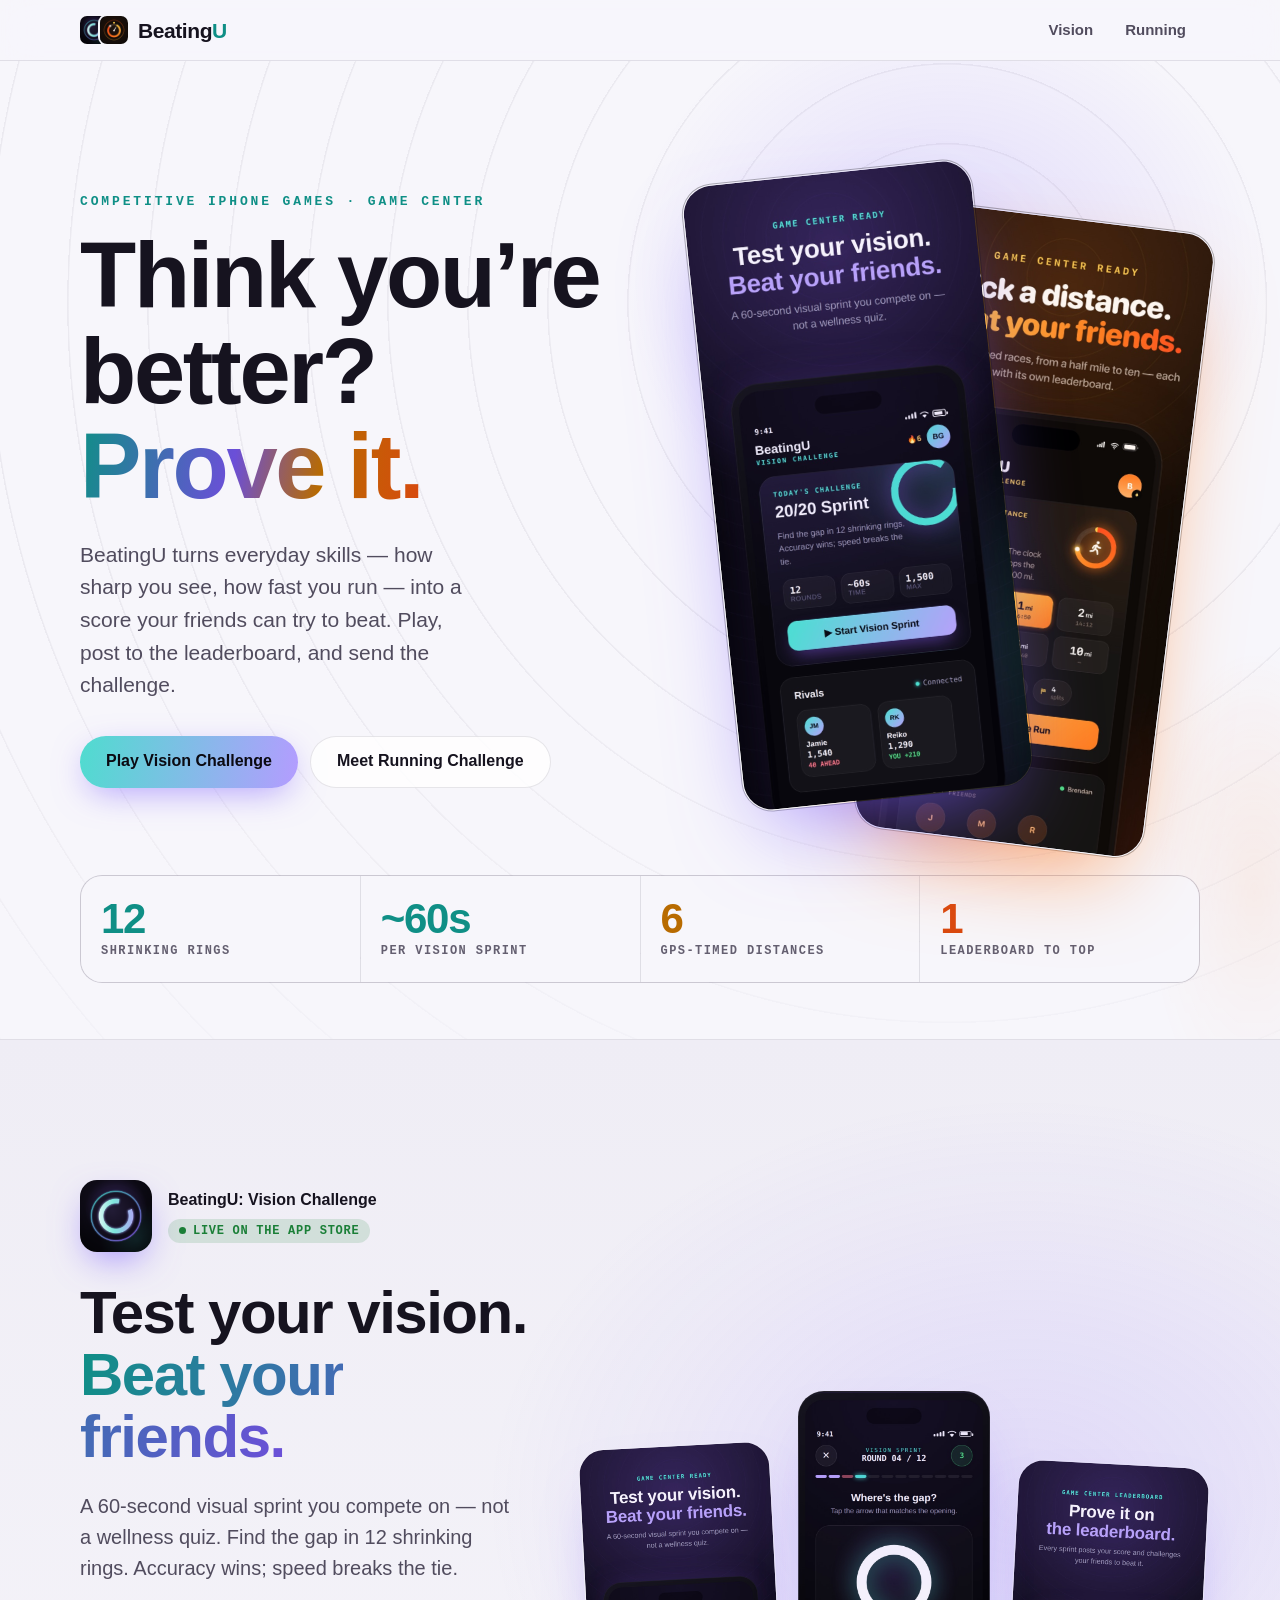
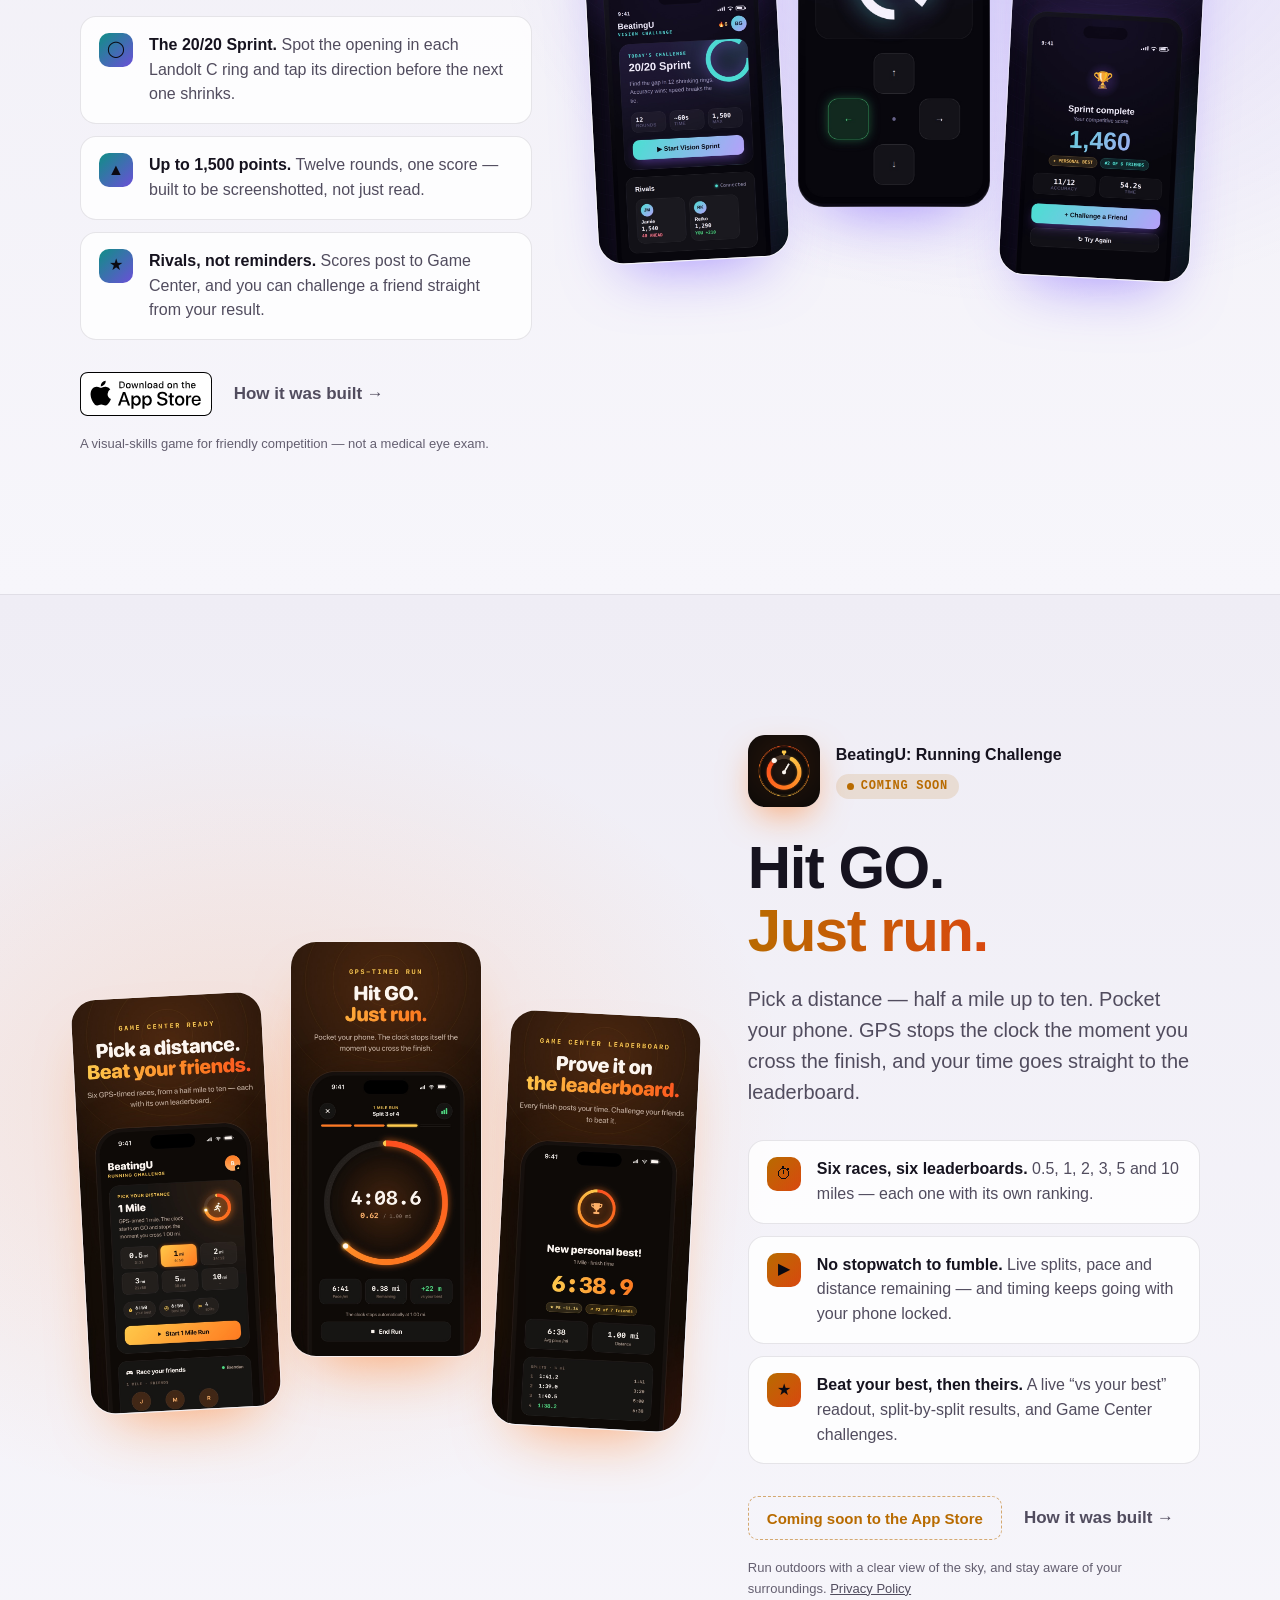
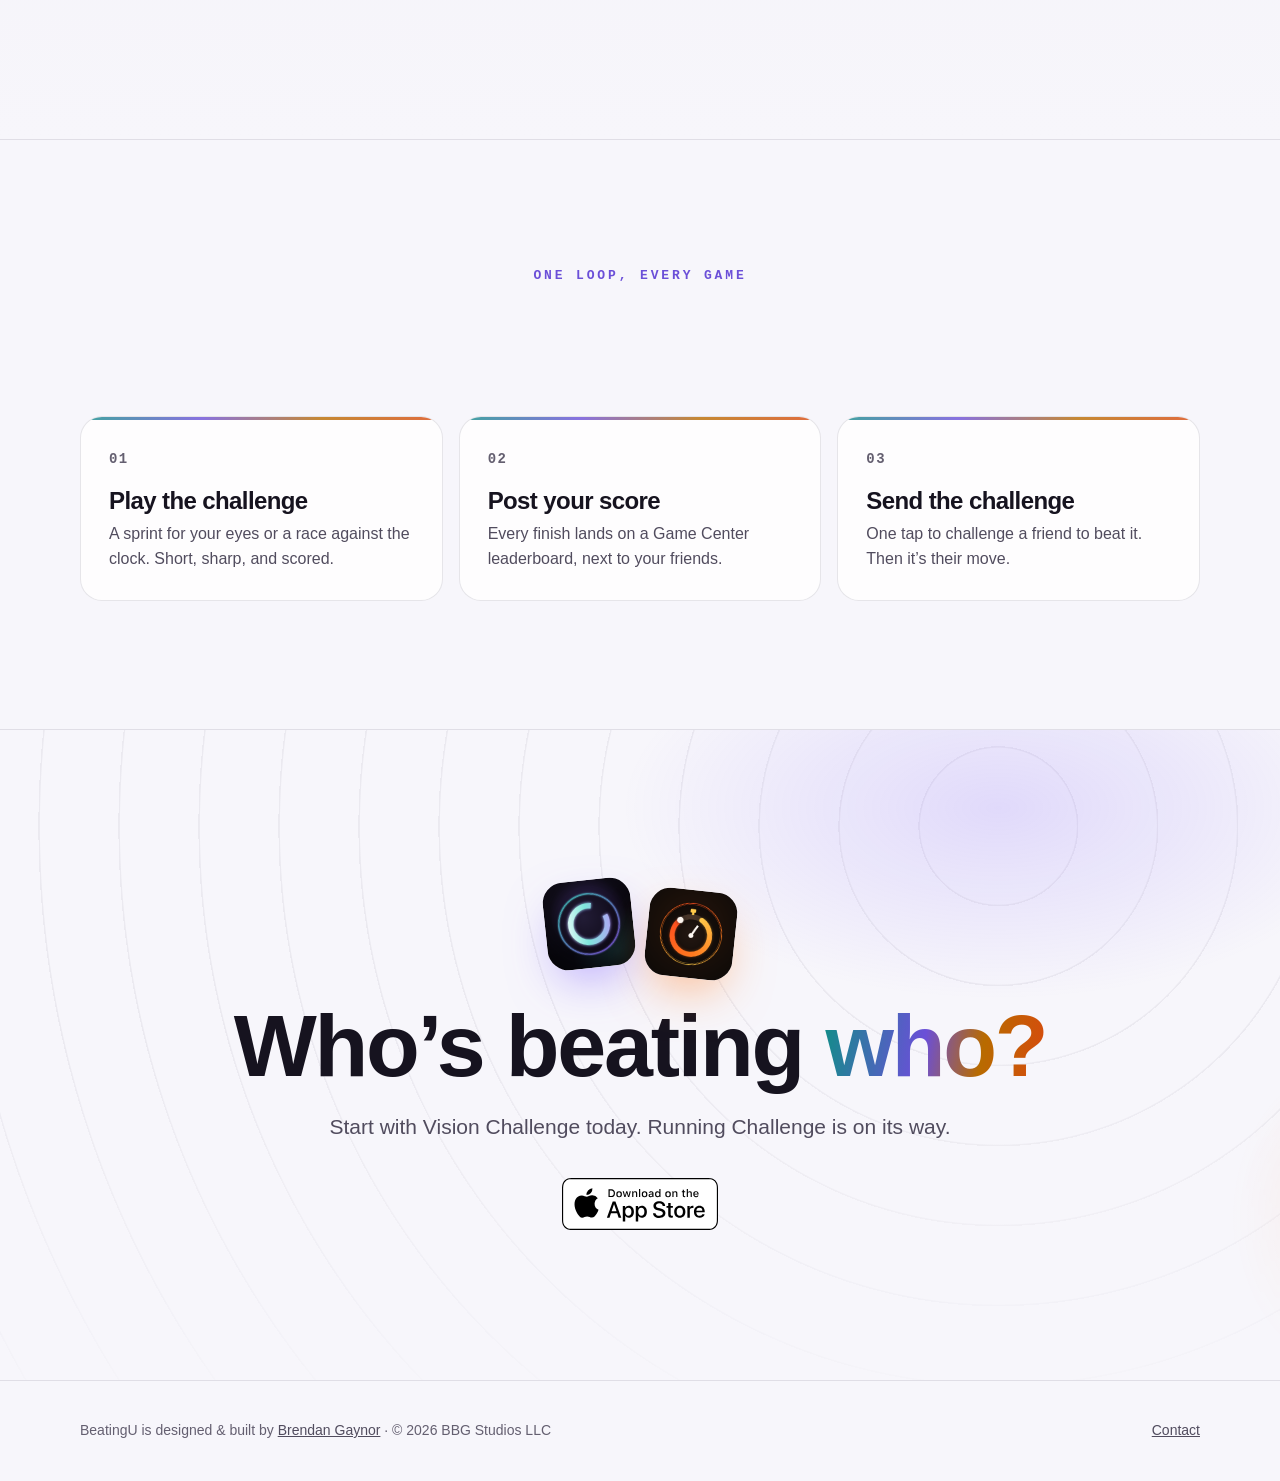
==== index.html @ d84f6e2b "Add BeatingU landing page for beatingu.com Static landing page for BeatingU: Vision Challenge and Ru" ====
<!doctype html>
<html lang="en">
<head>
  <meta charset="utf-8">
  <meta name="viewport" content="width=device-width, initial-scale=1, viewport-fit=cover">
  <title>BeatingU — Beat your friends</title>
  <meta name="description" content="BeatingU is a family of competitive iPhone games from BBG Studios. Test your vision, race the clock, and prove it on the Game Center leaderboard.">
  <meta name="theme-color" content="#09080d" media="(prefers-color-scheme: dark)">
  <meta name="theme-color" content="#f7f6fb" media="(prefers-color-scheme: light)">
  <link rel="canonical" href="https://beatingu.com/">
  <link rel="icon" href="assets/icons/beatingu-vision.png">
  <link rel="apple-touch-icon" href="apple-touch-icon.png">
  <meta property="og:type" content="website">
  <meta property="og:url" content="https://beatingu.com/">
  <meta property="og:title" content="BeatingU — Beat your friends">
  <meta property="og:description" content="Competitive iPhone games from BBG Studios. Test your vision, race the clock, and prove it on the Game Center leaderboard.">
  <meta property="og:image" content="https://beatingu.com/assets/screens/beatingu-vision/01-home.jpg">
  <link rel="stylesheet" href="assets/css/beatingu.css">
  <script>document.documentElement.classList.add('js')</script>
</head>
<body>
  <a class="skip-link" href="#main">Skip to content</a>

  <header class="nav">
    <div class="wrap nav__inner">
      <a class="wordmark" href="#top" aria-label="BeatingU home">
        <span class="wordmark__icons" aria-hidden="true">
          <img src="assets/icons/beatingu-vision.png" alt="" width="28" height="28">
          <img src="assets/icons/beatingu-running.png" alt="" width="28" height="28">
        </span>
        <span>Beating<span class="wordmark__u">U</span></span>
      </a>
      <nav class="nav__links" aria-label="Games">
        <a href="#vision">Vision</a>
        <a href="#running">Running</a>
      </nav>
    </div>
  </header>

  <main id="main">
    <!-- ── Hero ─────────────────────────────────────────────── -->
    <section class="hero" id="top" aria-labelledby="hero-title">
      <div class="hero__rings" aria-hidden="true"></div>
      <div class="wrap hero__grid">
        <div class="hero__copy reveal">
          <p class="eyebrow">Competitive iPhone games &middot; Game Center</p>
          <h1 id="hero-title" class="hero__title">
            Think you&rsquo;re better?<br>
            <span class="grad grad--brand">Prove it.</span>
          </h1>
          <p class="hero__lede">BeatingU turns everyday skills &mdash; how sharp you see, how fast you run &mdash; into a score your friends can try to beat. Play, post to the leaderboard, and send the challenge.</p>
          <div class="hero__ctas">
            <a class="btn btn--vision" href="#vision">Play Vision Challenge</a>
            <a class="btn btn--ghost" href="#running">Meet Running Challenge</a>
          </div>
        </div>

        <div class="hero__stage reveal" aria-hidden="true">
          <figure class="float-card float-card--back theme-running">
            <img src="assets/screens/beatingu-running/01-home.jpg" alt="" width="738" height="1600">
          </figure>
          <figure class="float-card float-card--front theme-vision">
            <img src="assets/screens/beatingu-vision/01-home.jpg" alt="" width="739" height="1600">
          </figure>
        </div>
      </div>

      <ul class="ticker wrap reveal" aria-label="At a glance">
        <li><strong>12</strong><span>shrinking rings</span></li>
        <li><strong>~60s</strong><span>per vision sprint</span></li>
        <li><strong>6</strong><span>GPS-timed distances</span></li>
        <li><strong>1</strong><span>leaderboard to top</span></li>
      </ul>
    </section>

    <!-- ── Vision Challenge ─────────────────────────────────── -->
    <section class="game theme-vision" id="vision" aria-labelledby="vision-title">
      <div class="wrap game__grid">
        <div class="game__copy reveal">
          <div class="game__id">
            <img class="game__icon" src="assets/icons/beatingu-vision.png" alt="BeatingU: Vision Challenge app icon" width="72" height="72">
            <div>
              <p class="game__name">BeatingU: Vision Challenge</p>
              <span class="pill pill--live">Live on the App Store</span>
            </div>
          </div>
          <h2 id="vision-title" class="game__title">Test your vision.<br><span class="grad">Beat your friends.</span></h2>
          <p class="game__lede">A 60-second visual sprint you compete on &mdash; not a wellness quiz. Find the gap in 12 shrinking rings. Accuracy wins; speed breaks the tie.</p>

          <ul class="features">
            <li>
              <span class="features__glyph" aria-hidden="true">&#9711;</span>
              <span><strong>The 20/20 Sprint.</strong> Spot the opening in each Landolt C ring and tap its direction before the next one shrinks.</span>
            </li>
            <li>
              <span class="features__glyph" aria-hidden="true">&#9650;</span>
              <span><strong>Up to 1,500 points.</strong> Twelve rounds, one score &mdash; built to be screenshotted, not just read.</span>
            </li>
            <li>
              <span class="features__glyph" aria-hidden="true">&#9733;</span>
              <span><strong>Rivals, not reminders.</strong> Scores post to Game Center, and you can challenge a friend straight from your result.</span>
            </li>
          </ul>

          <div class="game__actions">
            <a class="store-badge" href="https://apps.apple.com/us/app/beatingu-vision-challenge/id6804060890" target="_blank" rel="noopener">
              <img src="assets/badges/app-store-badge.svg" alt="Download on the App Store" height="44" onerror="this.parentElement.classList.add('store-badge--missing')">
              <span class="store-badge__fallback">Download on the App Store</span>
            </a>
            <a class="text-link" href="https://brendangaynor.com/apps/beatingu-vision">How it was built &rarr;</a>
          </div>
          <p class="fineprint">A visual-skills game for friendly competition &mdash; not a medical eye exam.</p>
        </div>

        <ul class="gallery reveal" aria-label="Vision Challenge screenshots">
          <li><img src="assets/screens/beatingu-vision/01-home.jpg" alt="Home screen: today's 20/20 Sprint, with 12 rounds, about 60 seconds, 1,500 max points, and a rivals rail." width="739" height="1600" loading="lazy"></li>
          <li class="gallery__bare"><img src="assets/screens/beatingu-vision/02-sprint.jpg" alt="A sprint round: a ring with a gap and four arrow buttons, round 4 of 12." width="640" height="1380" loading="lazy"></li>
          <li><img src="assets/screens/beatingu-vision/03-results.jpg" alt="Results: Sprint complete, 1,460 points, personal best, number 2 of 6 friends, Challenge a Friend button." width="739" height="1600" loading="lazy"></li>
        </ul>
      </div>
    </section>

    <!-- ── Running Challenge ────────────────────────────────── -->
    <section class="game game--flip theme-running" id="running" aria-labelledby="running-title">
      <div class="wrap game__grid">
        <div class="game__copy reveal">
          <div class="game__id">
            <img class="game__icon" src="assets/icons/beatingu-running.png" alt="BeatingU: Running Challenge app icon" width="72" height="72">
            <div>
              <p class="game__name">BeatingU: Running Challenge</p>
              <span class="pill pill--soon">Coming soon</span>
            </div>
          </div>
          <h2 id="running-title" class="game__title">Hit GO.<br><span class="grad">Just run.</span></h2>
          <p class="game__lede">Pick a distance &mdash; half a mile up to ten. Pocket your phone. GPS stops the clock the moment you cross the finish, and your time goes straight to the leaderboard.</p>

          <ul class="features">
            <li>
              <span class="features__glyph" aria-hidden="true">&#9201;</span>
              <span><strong>Six races, six leaderboards.</strong> 0.5, 1, 2, 3, 5 and 10 miles &mdash; each one with its own ranking.</span>
            </li>
            <li>
              <span class="features__glyph" aria-hidden="true">&#9654;</span>
              <span><strong>No stopwatch to fumble.</strong> Live splits, pace and distance remaining &mdash; and timing keeps going with your phone locked.</span>
            </li>
            <li>
              <span class="features__glyph" aria-hidden="true">&#9733;</span>
              <span><strong>Beat your best, then theirs.</strong> A live &ldquo;vs your best&rdquo; readout, split-by-split results, and Game Center challenges.</span>
            </li>
          </ul>

          <div class="game__actions">
            <span class="store-pending">Coming soon to the App Store</span>
            <a class="text-link" href="https://brendangaynor.com/apps/beatingu-running">How it was built &rarr;</a>
          </div>
          <p class="fineprint">Run outdoors with a clear view of the sky, and stay aware of your surroundings. <a href="https://brendangaynor.com/privacy/beatingu-running">Privacy Policy</a></p>
        </div>

        <ul class="gallery reveal" aria-label="Running Challenge screenshots">
          <li><img src="assets/screens/beatingu-running/01-home.jpg" alt="Home screen: pick your distance, with six distances, your best times, and a Start 1 Mile Run button." width="738" height="1600" loading="lazy"></li>
          <li><img src="assets/screens/beatingu-running/02-race.jpg" alt="Live run: 4:08.6 elapsed at 0.62 of 1.00 mile, split 3 of 4, 22 meters ahead of your best." width="738" height="1600" loading="lazy"></li>
          <li><img src="assets/screens/beatingu-running/03-results.jpg" alt="Results: new personal best, 6:38.9 for 1 mile, number 2 of 7 friends, with quarter-mile splits." width="738" height="1600" loading="lazy"></li>
        </ul>
      </div>
    </section>

    <!-- ── How it works ─────────────────────────────────────── -->
    <section class="loop" aria-labelledby="loop-title">
      <div class="wrap">
        <p class="eyebrow reveal">One loop, every game</p>
        <h2 id="loop-title" class="loop__title reveal">Play. Post. <span class="grad grad--brand">Beat them.</span></h2>
        <ol class="steps">
          <li class="step reveal">
            <span class="step__num">01</span>
            <h3>Play the challenge</h3>
            <p>A sprint for your eyes or a race against the clock. Short, sharp, and scored.</p>
          </li>
          <li class="step reveal">
            <span class="step__num">02</span>
            <h3>Post your score</h3>
            <p>Every finish lands on a Game Center leaderboard, next to your friends.</p>
          </li>
          <li class="step reveal">
            <span class="step__num">03</span>
            <h3>Send the challenge</h3>
            <p>One tap to challenge a friend to beat it. Then it&rsquo;s their move.</p>
          </li>
        </ol>
      </div>
    </section>

    <!-- ── Closing CTA ──────────────────────────────────────── -->
    <section class="finale" aria-labelledby="finale-title">
      <div class="hero__rings" aria-hidden="true"></div>
      <div class="wrap finale__inner reveal">
        <div class="finale__icons" aria-hidden="true">
          <img src="assets/icons/beatingu-vision.png" alt="" width="96" height="96">
          <img src="assets/icons/beatingu-running.png" alt="" width="96" height="96">
        </div>
        <h2 id="finale-title" class="finale__title">Who&rsquo;s beating <span class="grad grad--brand">who?</span></h2>
        <p class="finale__lede">Start with Vision Challenge today. Running Challenge is on its way.</p>
        <a class="store-badge store-badge--lg" href="https://apps.apple.com/us/app/beatingu-vision-challenge/id6804060890" target="_blank" rel="noopener">
          <img src="assets/badges/app-store-badge.svg" alt="Download BeatingU: Vision Challenge on the App Store" height="52" onerror="this.parentElement.classList.add('store-badge--missing')">
          <span class="store-badge__fallback">Download on the App Store</span>
        </a>
      </div>
    </section>
  </main>

  <footer class="footer">
    <div class="wrap footer__inner">
      <p>BeatingU is designed &amp; built by <a href="https://brendangaynor.com">Brendan Gaynor</a> &middot; &copy; 2026 BBG Studios LLC</p>
      <nav aria-label="Footer"><a href="mailto:gaynorbrendan@gmail.com">Contact</a></nav>
    </div>
  </footer>

  <script>
    // Fade sections in as they scroll into view. Content is visible without JS
    // or with reduced motion (the hidden state only applies under html.js).
    (function () {
      var els = document.querySelectorAll('.reveal');
      if (!('IntersectionObserver' in window) || matchMedia('(prefers-reduced-motion: reduce)').matches) {
        els.forEach(function (el) { el.classList.add('is-in'); });
        return;
      }
      var io = new IntersectionObserver(function (entries) {
        entries.forEach(function (e) {
          if (e.isIntersecting) { e.target.classList.add('is-in'); io.unobserve(e.target); }
        });
      }, { rootMargin: '0px 0px -8% 0px', threshold: 0.08 });
      els.forEach(function (el) { io.observe(el); });
    })();
  </script>
</body>
</html>
---- assets/css/beatingu.css ----
/* BeatingU landing page (beatingu/index.html).
   A separate brand page, so it has its own stylesheet; the portfolio pages
   keep using styles.css. Dark is the primary design; light is the override. */

:root {
  --bg: #09080d;
  --bg-2: #110f17;
  --card: rgba(255, 255, 255, 0.04);
  --border: rgba(255, 255, 255, 0.09);
  --text: #f5f3fa;
  --muted: #aaa5b8;           /* 7.9:1 on --bg */
  --faint: #8d889b;           /* 5.6:1 on --bg */
  --focus: #8ab4ff;

  /* Brand gradients, taken from the apps' own screens */
  --v1: #4fdccf;              /* vision teal */
  --v2: #b49cff;              /* vision lavender */
  --r1: #ffc93c;              /* running gold */
  --r2: #ff6a1f;              /* running orange */
  --live: #34c759;

  --accent-1: var(--v1);
  --accent-2: var(--v2);

  --radius: 22px;
  --maxw: 1160px;
  --gutter: max(20px, env(safe-area-inset-left));
  --gutter-r: max(20px, env(safe-area-inset-right));

  --font: -apple-system, BlinkMacSystemFont, "SF Pro Text", "Segoe UI", Roboto,
    "Helvetica Neue", Arial, sans-serif;
  --font-display: ui-rounded, "SF Pro Rounded", -apple-system, BlinkMacSystemFont,
    "SF Pro Display", "Segoe UI", Roboto, sans-serif;
  --font-mono: ui-monospace, "SF Mono", Menlo, Consolas, monospace;

  color-scheme: dark light;
}

@media (prefers-color-scheme: light) {
  :root {
    --bg: #f7f6fb;
    --bg-2: #efedf5;
    --card: rgba(255, 255, 255, 0.8);
    --border: rgba(20, 10, 40, 0.1);
    --text: #16131f;
    --muted: #514c5e;
    --faint: #645f70;
    --focus: #0a66d8;
    --v1: #0f8f86;
    --v2: #6b4fd8;
    --r1: #b86b00;
    --r2: #d9480f;
    --live: #1a7f37;
  }
}

.theme-vision  { --accent-1: var(--v1); --accent-2: var(--v2); --glow: 124, 92, 255; }
.theme-running { --accent-1: var(--r1); --accent-2: var(--r2); --glow: 255, 122, 31; }

/* ── Base ─────────────────────────────────────────────── */
*, *::before, *::after { box-sizing: border-box; }
html { -webkit-text-size-adjust: 100%; scroll-behavior: smooth; scroll-padding-top: 72px; }
body {
  margin: 0;
  background: var(--bg);
  color: var(--text);
  font: 17px/1.55 var(--font);
  -webkit-font-smoothing: antialiased;
  overflow-x: hidden;
}
img { max-width: 100%; height: auto; display: block; }
a { color: inherit; }
h1, h2, h3 { font-family: var(--font-display); margin: 0; letter-spacing: -0.025em; line-height: 1.04; }
p { margin: 0; }
ul, ol { margin: 0; padding: 0; list-style: none; }
:focus-visible { outline: 3px solid var(--focus); outline-offset: 3px; border-radius: 8px; }

.wrap {
  max-width: var(--maxw);
  margin: 0 auto;
  padding-left: var(--gutter);
  padding-right: var(--gutter-r);
}

.skip-link {
  position: absolute; left: 12px; top: -60px; z-index: 100;
  background: var(--text); color: var(--bg); padding: 10px 16px; border-radius: 10px;
  text-decoration: none; font-weight: 600;
}
.skip-link:focus { top: 12px; }

.eyebrow {
  font: 600 13px/1.2 var(--font-mono);
  letter-spacing: 0.22em;
  text-transform: uppercase;
  color: var(--v1);
  margin-bottom: 18px;
}

.grad {
  background: linear-gradient(100deg, var(--accent-1), var(--accent-2));
  -webkit-background-clip: text; background-clip: text;
  color: transparent;
}
.grad--brand { background-image: linear-gradient(100deg, var(--v1), var(--v2) 45%, var(--r1) 70%, var(--r2)); }

/* ── Nav ──────────────────────────────────────────────── */
.nav {
  position: sticky; top: 0; z-index: 50;
  padding-top: env(safe-area-inset-top);
  background: color-mix(in srgb, var(--bg) 72%, transparent);
  -webkit-backdrop-filter: saturate(160%) blur(18px);
  backdrop-filter: saturate(160%) blur(18px);
  border-bottom: 1px solid var(--border);
}
.nav__inner { display: flex; align-items: center; justify-content: space-between; min-height: 60px; }
.wordmark {
  display: inline-flex; align-items: center; gap: 10px; min-height: 44px;
  font: 800 21px/1 var(--font-display); letter-spacing: -0.02em; text-decoration: none;
}
.wordmark__u { color: var(--v1); }
.wordmark__icons { display: inline-flex; }
.wordmark__icons img { width: 28px; height: 28px; border-radius: 7px; box-shadow: 0 0 0 2px var(--bg); }
.wordmark__icons img + img { margin-left: -8px; }
.nav__links { display: flex; gap: 4px; }
.nav__links a {
  display: inline-flex; align-items: center; min-height: 44px; padding: 0 14px;
  border-radius: 999px; text-decoration: none; color: var(--muted); font-weight: 600; font-size: 15px;
}
.nav__links a:hover { color: var(--text); background: var(--card); }

/* ── Buttons & badges ─────────────────────────────────── */
.btn {
  display: inline-flex; align-items: center; justify-content: center;
  min-height: 52px; padding: 0 26px; border-radius: 999px;
  font-weight: 700; font-size: 16px; text-decoration: none;
  transition: transform .2s ease, box-shadow .2s ease;
}
.btn--vision {
  color: #0b0a12;
  background: linear-gradient(100deg, #4fdccf, #b49cff);
  box-shadow: 0 10px 34px -8px rgba(124, 92, 255, .6);
}
.btn--vision:hover { transform: translateY(-2px); box-shadow: 0 16px 44px -8px rgba(124, 92, 255, .75); }
.btn--ghost { border: 1px solid var(--border); background: var(--card); }
.btn--ghost:hover { transform: translateY(-2px); border-color: var(--faint); }

.pill {
  display: inline-flex; align-items: center; gap: 7px; margin-top: 6px;
  padding: 4px 11px; border-radius: 999px;
  font: 600 12px/1.4 var(--font-mono); letter-spacing: .06em; text-transform: uppercase;
}
.pill::before { content: ""; width: 7px; height: 7px; border-radius: 50%; background: currentColor; }
.pill--live { color: var(--live); background: color-mix(in srgb, var(--live) 14%, transparent); }
.pill--soon { color: var(--accent-1); background: color-mix(in srgb, var(--accent-1) 14%, transparent); }
.pill--soon::before { animation: pulse 2s ease-in-out infinite; }
@keyframes pulse { 50% { opacity: .3; } }

.store-badge { display: inline-flex; align-items: center; min-height: 44px; border-radius: 9px; text-decoration: none; transition: transform .2s ease; }
.store-badge:hover { transform: translateY(-2px); }
.store-badge img { height: 44px; width: auto; }
.store-badge--lg img { height: 52px; }
.store-badge__fallback { display: none; }
.store-badge--missing { padding: 0 20px; border: 1px solid var(--border); font-weight: 700; }
.store-badge--missing img { display: none; }
.store-badge--missing .store-badge__fallback { display: inline; }
.store-pending {
  display: inline-flex; align-items: center; min-height: 44px; padding: 0 18px;
  border-radius: 10px; border: 1px dashed color-mix(in srgb, var(--accent-1) 55%, transparent);
  color: var(--accent-1); font-weight: 700; font-size: 15px;
}
.text-link {
  display: inline-flex; align-items: center; min-height: 44px;
  color: var(--muted); font-weight: 600; text-decoration: none;
}
.text-link:hover { color: var(--text); }

/* ── Hero ─────────────────────────────────────────────── */
.hero { position: relative; padding: clamp(48px, 9vw, 110px) 0 56px; isolation: isolate; overflow: hidden; }
.hero__rings {
  position: absolute; inset: -20% -10% auto; height: 140%; z-index: -1; pointer-events: none;
  background:
    radial-gradient(closest-side at 70% 30%, rgba(124, 92, 255, .28), transparent 70%),
    radial-gradient(closest-side at 90% 75%, rgba(255, 122, 31, .18), transparent 70%),
    repeating-radial-gradient(circle at 70% 32%, transparent 0 78px, rgba(255, 255, 255, .035) 79px 80px);
  -webkit-mask-image: linear-gradient(to bottom, #000 55%, transparent);
  mask-image: linear-gradient(to bottom, #000 55%, transparent);
}
@media (prefers-color-scheme: light) {
  .hero__rings {
    background:
      radial-gradient(closest-side at 70% 30%, rgba(124, 92, 255, .18), transparent 70%),
      radial-gradient(closest-side at 90% 75%, rgba(255, 122, 31, .14), transparent 70%),
      repeating-radial-gradient(circle at 70% 32%, transparent 0 78px, rgba(20, 10, 40, .05) 79px 80px);
  }
}
.hero__grid { display: grid; gap: 56px; align-items: center; }
.hero__title { font-size: clamp(46px, 8.4vw, 92px); font-weight: 800; }
.hero__lede { margin-top: 24px; max-width: 34ch; font-size: clamp(18px, 2vw, 21px); color: var(--muted); }
.hero__ctas { display: flex; flex-wrap: wrap; gap: 12px; margin-top: 34px; }

.hero__stage { position: relative; height: clamp(440px, 62vw, 640px); }
.float-card {
  position: absolute; top: 0; margin: 0;
  width: min(56%, 300px); aspect-ratio: 739 / 1600;
  border-radius: 30px; overflow: hidden;
  border: 1px solid rgba(255, 255, 255, .1);
  box-shadow: 0 40px 90px -30px rgba(var(--glow), .7), 0 0 0 1px rgba(0, 0, 0, .3);
}
.float-card img { width: 100%; height: 100%; object-fit: cover; }
.float-card--front { left: 6%; transform: rotate(-6deg); z-index: 2; animation: bob 7s ease-in-out infinite; }
.float-card--back  { right: 4%; top: 7%; transform: rotate(7deg); animation: bob-b 8s ease-in-out infinite; }
@keyframes bob   { 50% { transform: rotate(-6deg) translateY(-14px); } }
@keyframes bob-b { 50% { transform: rotate(7deg) translateY(12px); } }

.ticker {
  display: grid; grid-template-columns: repeat(2, 1fr); gap: 1px; margin-top: 64px;
  border: 1px solid var(--border); border-radius: var(--radius); overflow: hidden;
  background: var(--border);
}
.ticker.wrap { padding: 0; width: calc(100% - var(--gutter) - var(--gutter-r)); max-width: calc(var(--maxw) - 40px); }
.ticker li { background: var(--bg); padding: 22px 20px; display: grid; gap: 4px; }
.ticker strong { font: 800 clamp(30px, 4vw, 42px)/1 var(--font-display); letter-spacing: -0.03em; }
.ticker li:nth-child(-n+2) strong { color: var(--v1); }
.ticker li:nth-child(3) strong { color: var(--r1); }
.ticker li:nth-child(4) strong { color: var(--r2); }
.ticker span { color: var(--faint); font: 600 12px/1.3 var(--font-mono); letter-spacing: .12em; text-transform: uppercase; }

/* ── Game sections ────────────────────────────────────── */
.game {
  position: relative; padding: clamp(72px, 11vw, 140px) 0; isolation: isolate;
  border-top: 1px solid var(--border);
}
.game::before {
  content: ""; position: absolute; inset: 0; z-index: -1;
  background:
    radial-gradient(60% 50% at 80% 40%, rgba(var(--glow), .16), transparent 70%),
    linear-gradient(var(--bg-2), var(--bg));
}
.game--flip::before { background: radial-gradient(60% 50% at 20% 45%, rgba(var(--glow), .16), transparent 70%), linear-gradient(var(--bg-2), var(--bg)); }
.game__grid { display: grid; gap: 56px; align-items: center; }

.game__id { display: flex; align-items: center; gap: 16px; margin-bottom: 30px; }
.game__icon { width: 72px; height: 72px; border-radius: 17px; box-shadow: 0 14px 36px -10px rgba(var(--glow), .7); }
.game__name { font-weight: 700; font-size: 16px; }
.game__title { font-size: clamp(40px, 5.2vw, 60px); font-weight: 800; }
.game__lede { margin-top: 22px; font-size: clamp(18px, 1.9vw, 20px); color: var(--muted); max-width: 40ch; }

.features { display: grid; gap: 12px; margin-top: 32px; }
.features li {
  display: flex; gap: 16px; align-items: flex-start;
  padding: 16px 18px; border-radius: 16px;
  background: var(--card); border: 1px solid var(--border);
  color: var(--muted); font-size: 16px;
}
.features strong { color: var(--text); }
.features__glyph {
  flex: none; display: grid; place-items: center; width: 34px; height: 34px; border-radius: 10px;
  font-size: 16px; color: #0b0a12;
  background: linear-gradient(135deg, var(--accent-1), var(--accent-2));
}
.game__actions { display: flex; flex-wrap: wrap; align-items: center; gap: 10px 22px; margin-top: 32px; }
.fineprint { margin-top: 18px; font-size: 13px; color: var(--faint); }
.fineprint a { color: var(--muted); }

/* Gallery: scroll-snap strip on phones, staggered fan on wide screens */
.gallery {
  display: flex; gap: 16px;
  overflow-x: auto; scroll-snap-type: x mandatory;
  margin: 0 calc(-1 * var(--gutter-r)) 0 calc(-1 * var(--gutter));
  padding: 10px var(--gutter-r) 30px var(--gutter);
  scrollbar-width: none;
}
.gallery::-webkit-scrollbar { display: none; }
.gallery li {
  flex: 0 0 68%; scroll-snap-align: center;
  aspect-ratio: 739 / 1600; border-radius: 26px; overflow: hidden;
  border: 1px solid rgba(255, 255, 255, .1);
  box-shadow: 0 30px 60px -28px rgba(var(--glow), .65);
  transition: transform .4s cubic-bezier(.2, .8, .2, 1), box-shadow .4s ease;
}
.gallery li img { width: 100%; height: 100%; object-fit: cover; }
.gallery__bare {
  background: radial-gradient(80% 60% at 50% 35%, rgba(var(--glow), .35), #0c0a14 75%);
  display: grid; place-items: center;
}
.gallery__bare img { width: 84%; height: auto; object-fit: contain; }

@media (min-width: 640px) {
  .gallery li { flex-basis: 40%; }
}

@media (min-width: 960px) {
  .hero__grid { grid-template-columns: 1.05fr 1fr; }
  .ticker { grid-template-columns: repeat(4, 1fr); }
  .game__grid { grid-template-columns: 0.85fr 1.15fr; gap: 56px; }
  .game--flip .game__grid { grid-template-columns: 1.15fr 0.85fr; }
  .game--flip .game__copy { order: 2; }
  .gallery {
    overflow: visible; margin: 0; padding: 0;
    display: grid; grid-template-columns: repeat(3, 1fr); gap: 18px;
  }
  .gallery li:nth-child(1) { transform: translateY(36px) rotate(-3deg); }
  .gallery li:nth-child(2) { transform: translateY(-18px); z-index: 1; }
  .gallery li:nth-child(3) { transform: translateY(54px) rotate(3deg); }
  .gallery li:hover { transform: translateY(-8px) scale(1.04); z-index: 2; box-shadow: 0 40px 80px -24px rgba(var(--glow), .85); }
}

/* ── Loop ─────────────────────────────────────────────── */
.loop { padding: clamp(72px, 10vw, 130px) 0; border-top: 1px solid var(--border); text-align: center; }
.loop .eyebrow { color: var(--v2); }
.loop__title { font-size: clamp(38px, 6vw, 64px); font-weight: 800; }
.steps { display: grid; gap: 16px; margin-top: 48px; text-align: left; counter-reset: s; }
.step {
  position: relative; padding: 28px; border-radius: var(--radius);
  background: var(--card); border: 1px solid var(--border); overflow: hidden;
}
.step::after {
  content: ""; position: absolute; inset: 0 0 auto; height: 3px;
  background: linear-gradient(90deg, var(--v1), var(--v2), var(--r1), var(--r2));
  opacity: .8;
}
.step__num { font: 700 14px/1 var(--font-mono); color: var(--faint); letter-spacing: .1em; }
.step h3 { margin: 18px 0 8px; font-size: 24px; font-weight: 800; }
.step p { color: var(--muted); font-size: 16px; }
@media (min-width: 760px) { .steps { grid-template-columns: repeat(3, 1fr); } }

/* ── Finale ───────────────────────────────────────────── */
.finale { position: relative; isolation: isolate; overflow: hidden; padding: clamp(80px, 12vw, 150px) 0; border-top: 1px solid var(--border); text-align: center; }
.finale .hero__rings { inset: -30% -20% auto; }
.finale__inner { display: flex; flex-direction: column; align-items: center; }
.finale__icons { display: flex; gap: 14px; margin-bottom: 32px; }
.finale__icons img { width: 88px; height: 88px; border-radius: 21px; box-shadow: 0 20px 50px -14px rgba(124, 92, 255, .6); }
.finale__icons img + img { box-shadow: 0 20px 50px -14px rgba(255, 122, 31, .6); transform: translateY(10px) rotate(6deg); }
.finale__icons img:first-child { transform: rotate(-6deg); }
.finale__title { font-size: clamp(44px, 8vw, 88px); font-weight: 800; }
.finale__lede { margin: 20px 0 34px; color: var(--muted); font-size: clamp(18px, 2vw, 21px); }

/* ── Footer ───────────────────────────────────────────── */
.footer { border-top: 1px solid var(--border); padding: 28px 0 calc(28px + env(safe-area-inset-bottom)); color: var(--faint); font-size: 14px; }
.footer__inner { display: flex; flex-wrap: wrap; gap: 8px 24px; align-items: center; justify-content: space-between; }
.footer a { color: var(--muted); }
.footer nav a { display: inline-flex; align-items: center; min-height: 44px; }

/* ── Scroll reveal (only when JS is running) ──────────── */
.js .reveal { opacity: 0; transform: translateY(28px); transition: opacity .8s ease, transform .8s cubic-bezier(.2, .8, .2, 1); }
.js .reveal.is-in { opacity: 1; transform: none; }

@media (prefers-reduced-motion: reduce) {
  html { scroll-behavior: auto; }
  *, *::before, *::after { animation: none !important; transition: none !important; }
  .js .reveal { opacity: 1; transform: none; }
}
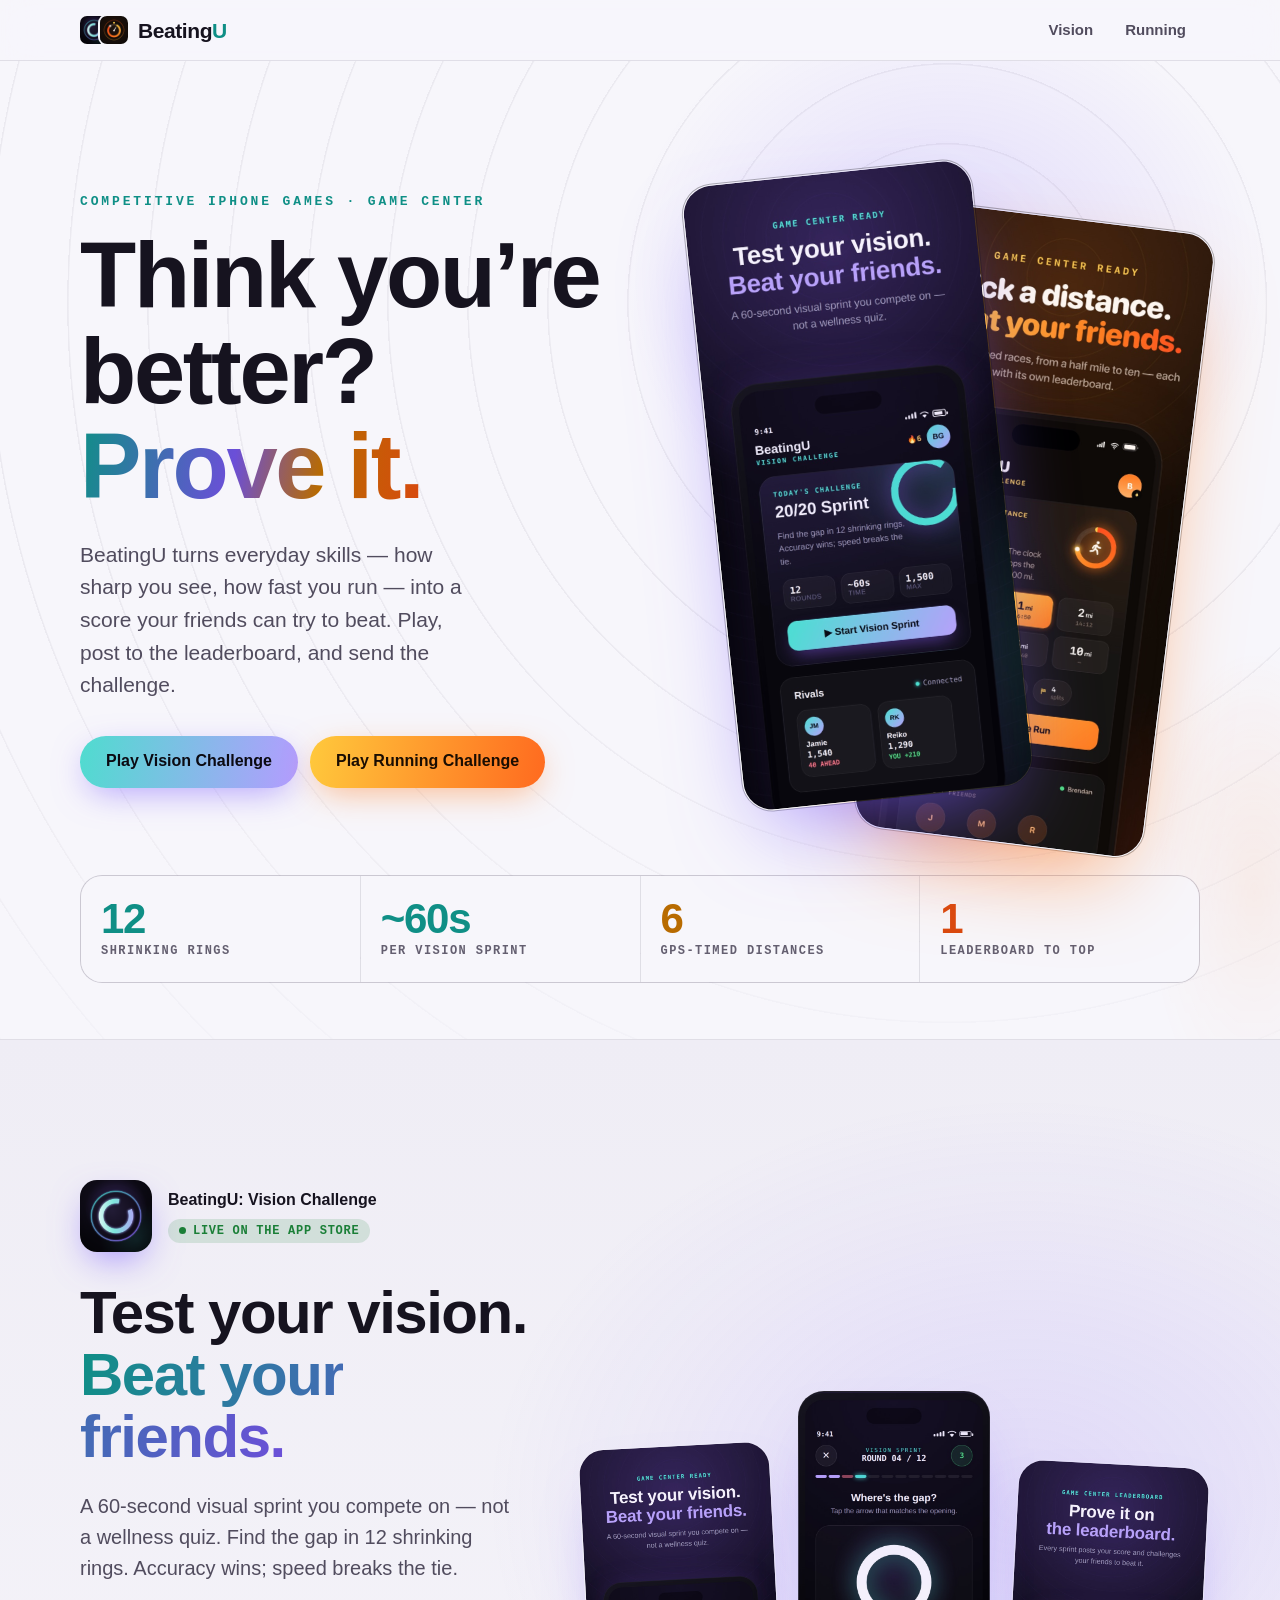
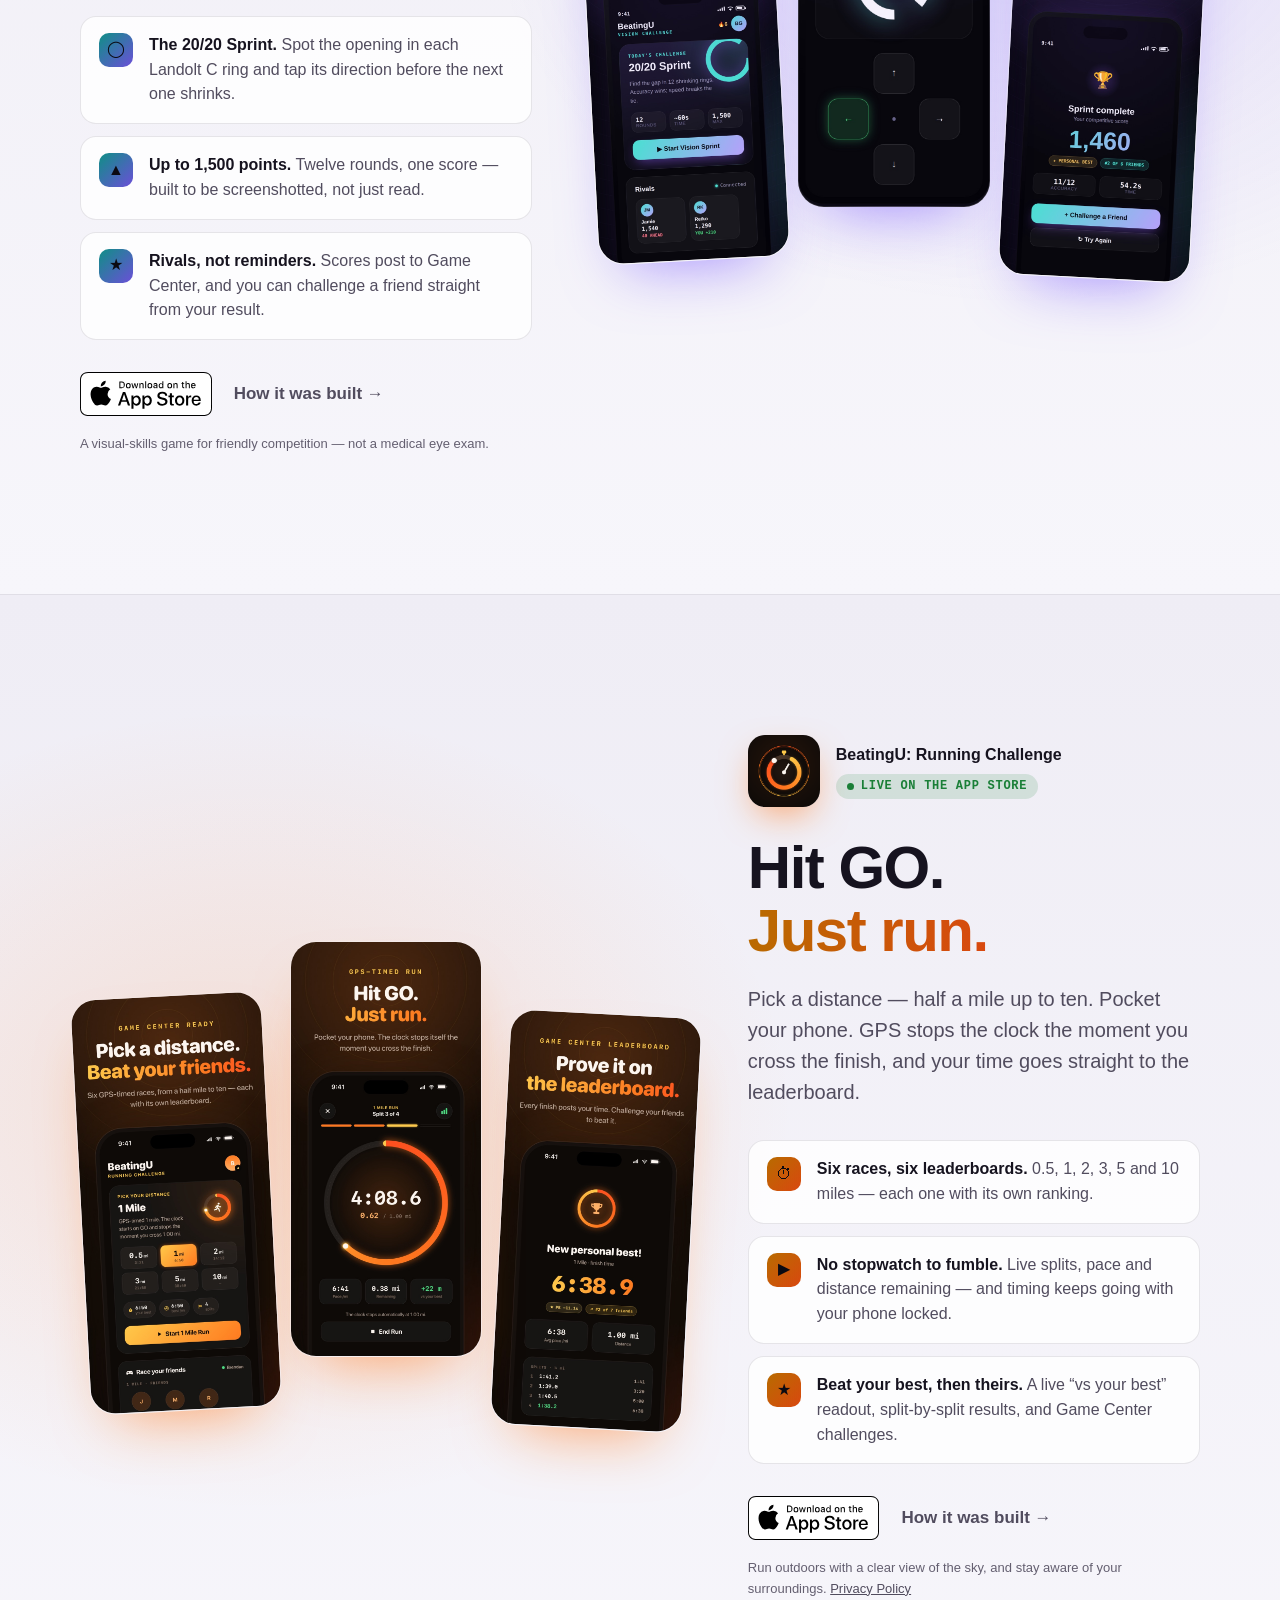
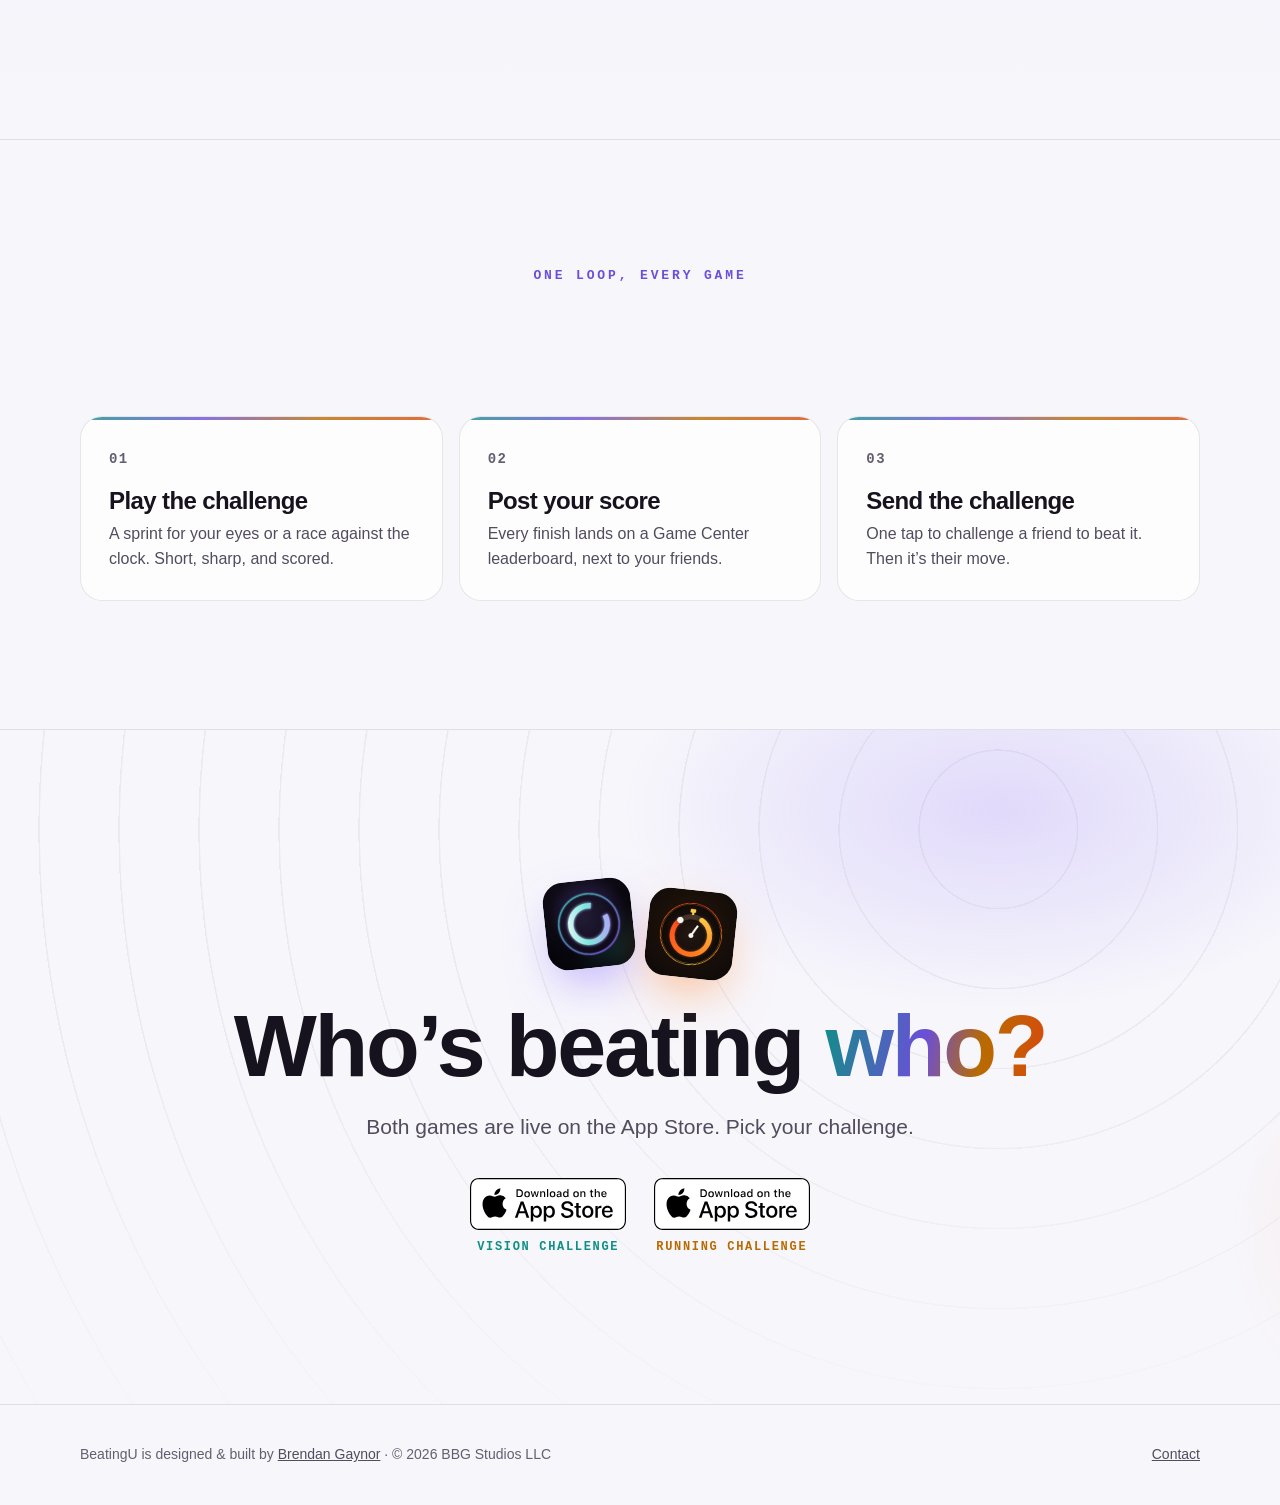
==== commit 42ec6fb9: "Mark Running Challenge live on the App Store Swap the "Coming soon" pill and pending label for the l" ====
--- a/index.html
+++ b/index.html
@@ -51,7 +51,7 @@
           <p class="hero__lede">BeatingU turns everyday skills &mdash; how sharp you see, how fast you run &mdash; into a score your friends can try to beat. Play, post to the leaderboard, and send the challenge.</p>
           <div class="hero__ctas">
             <a class="btn btn--vision" href="#vision">Play Vision Challenge</a>
-            <a class="btn btn--ghost" href="#running">Meet Running Challenge</a>
+            <a class="btn btn--running" href="#running">Play Running Challenge</a>
           </div>
         </div>
 
@@ -128,7 +128,7 @@
             <img class="game__icon" src="assets/icons/beatingu-running.png" alt="BeatingU: Running Challenge app icon" width="72" height="72">
             <div>
               <p class="game__name">BeatingU: Running Challenge</p>
-              <span class="pill pill--soon">Coming soon</span>
+              <span class="pill pill--live">Live on the App Store</span>
             </div>
           </div>
           <h2 id="running-title" class="game__title">Hit GO.<br><span class="grad">Just run.</span></h2>
@@ -150,7 +150,10 @@
           </ul>
 
           <div class="game__actions">
-            <span class="store-pending">Coming soon to the App Store</span>
+            <a class="store-badge" href="https://apps.apple.com/us/app/beatingu-running-challenge/id6820239322" target="_blank" rel="noopener">
+              <img src="assets/badges/app-store-badge.svg" alt="Download BeatingU: Running Challenge on the App Store" height="44" onerror="this.parentElement.classList.add('store-badge--missing')">
+              <span class="store-badge__fallback">Download on the App Store</span>
+            </a>
             <a class="text-link" href="https://brendangaynor.com/apps/beatingu-running">How it was built &rarr;</a>
           </div>
           <p class="fineprint">Run outdoors with a clear view of the sky, and stay aware of your surroundings. <a href="https://brendangaynor.com/privacy/beatingu-running">Privacy Policy</a></p>
@@ -198,11 +201,23 @@
           <img src="assets/icons/beatingu-running.png" alt="" width="96" height="96">
         </div>
         <h2 id="finale-title" class="finale__title">Who&rsquo;s beating <span class="grad grad--brand">who?</span></h2>
-        <p class="finale__lede">Start with Vision Challenge today. Running Challenge is on its way.</p>
-        <a class="store-badge store-badge--lg" href="https://apps.apple.com/us/app/beatingu-vision-challenge/id6804060890" target="_blank" rel="noopener">
-          <img src="assets/badges/app-store-badge.svg" alt="Download BeatingU: Vision Challenge on the App Store" height="52" onerror="this.parentElement.classList.add('store-badge--missing')">
-          <span class="store-badge__fallback">Download on the App Store</span>
-        </a>
+        <p class="finale__lede">Both games are live on the App Store. Pick your challenge.</p>
+        <ul class="finale__stores">
+          <li class="theme-vision">
+            <a class="store-badge store-badge--lg" href="https://apps.apple.com/us/app/beatingu-vision-challenge/id6804060890" target="_blank" rel="noopener">
+              <img src="assets/badges/app-store-badge.svg" alt="Download BeatingU: Vision Challenge on the App Store" height="52" onerror="this.parentElement.classList.add('store-badge--missing')">
+              <span class="store-badge__fallback">Download on the App Store</span>
+            </a>
+            <span class="finale__store-name" aria-hidden="true">Vision Challenge</span>
+          </li>
+          <li class="theme-running">
+            <a class="store-badge store-badge--lg" href="https://apps.apple.com/us/app/beatingu-running-challenge/id6820239322" target="_blank" rel="noopener">
+              <img src="assets/badges/app-store-badge.svg" alt="Download BeatingU: Running Challenge on the App Store" height="52" onerror="this.parentElement.classList.add('store-badge--missing')">
+              <span class="store-badge__fallback">Download on the App Store</span>
+            </a>
+            <span class="finale__store-name" aria-hidden="true">Running Challenge</span>
+          </li>
+        </ul>
       </div>
     </section>
   </main>
--- a/assets/css/beatingu.css
+++ b/assets/css/beatingu.css
@@ -142,6 +142,12 @@
   box-shadow: 0 10px 34px -8px rgba(124, 92, 255, .6);
 }
 .btn--vision:hover { transform: translateY(-2px); box-shadow: 0 16px 44px -8px rgba(124, 92, 255, .75); }
+.btn--running {
+  color: #1a0d02;
+  background: linear-gradient(100deg, #ffc93c, #ff6a1f);
+  box-shadow: 0 10px 34px -8px rgba(255, 122, 31, .55);
+}
+.btn--running:hover { transform: translateY(-2px); box-shadow: 0 16px 44px -8px rgba(255, 122, 31, .7); }
 .btn--ghost { border: 1px solid var(--border); background: var(--card); }
 .btn--ghost:hover { transform: translateY(-2px); border-color: var(--faint); }
 
@@ -335,6 +341,12 @@
 .finale__icons img:first-child { transform: rotate(-6deg); }
 .finale__title { font-size: clamp(44px, 8vw, 88px); font-weight: 800; }
 .finale__lede { margin: 20px 0 34px; color: var(--muted); font-size: clamp(18px, 2vw, 21px); }
+.finale__stores { display: flex; flex-wrap: wrap; justify-content: center; gap: 20px 28px; }
+.finale__stores li { display: grid; justify-items: center; gap: 10px; }
+.finale__store-name {
+  font: 600 12px/1.2 var(--font-mono); letter-spacing: .14em; text-transform: uppercase;
+  color: var(--accent-1);
+}
 
 /* ── Footer ───────────────────────────────────────────── */
 .footer { border-top: 1px solid var(--border); padding: 28px 0 calc(28px + env(safe-area-inset-bottom)); color: var(--faint); font-size: 14px; }
